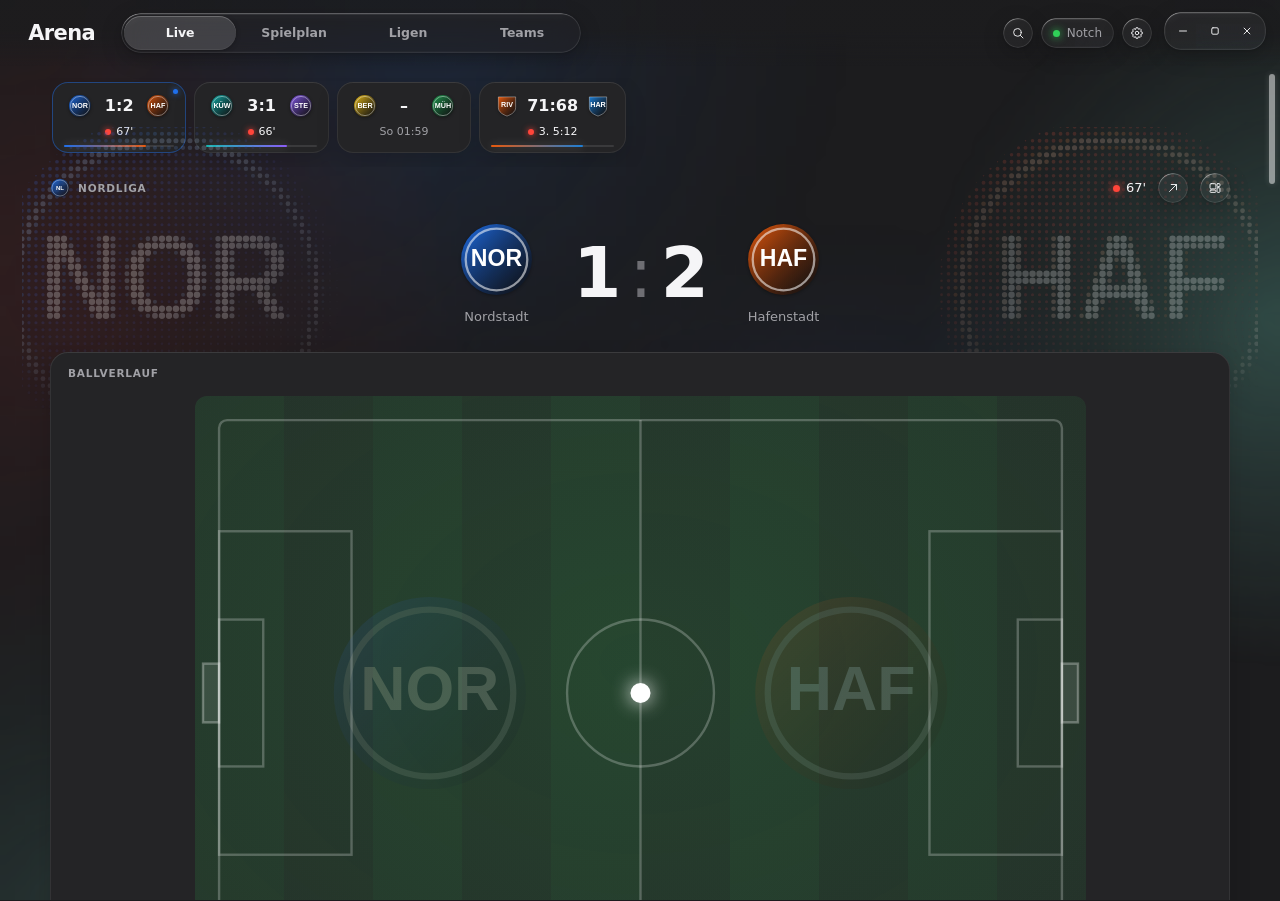
==== apps/arena/index.html @ 5daec265 "Desktop-Portfolio: Aufklapp-Intro, Desktop, Fenster, Notch, sechs Programme Falt-Gerät-Intro, Menüle" ====
<!doctype html>
<html lang="de">
  <head>
    <script src="../../shim/tauri-shim.js"></script>
    <script src="../../shim/app-arena.js"></script>
    
    <meta charset="UTF-8" />
    <meta name="viewport" content="width=device-width, initial-scale=1.0" />
    <title>Arena</title>
    <script type="module" crossorigin src="./assets/index-Cpk3a-M4.js"></script>
    <link rel="stylesheet" crossorigin href="./assets/index-BQp4xh4J.css">
  </head>
  <body class="n-window">
    <!-- rahmenloses Fenster: Kopf zum Ziehen (Raster: Marke | Reiter | Werkzeuge); Reiter, Abgleich und Knoepfe
         schweben als Liquid Glass ueber dem Inhalt. Fensterknoepfe als Glaspille (main.ts), im Vollbild ausgeblendet. -->
    <header class="top" data-tauri-drag-region>
      <div class="brand" data-tauri-drag-region>Arena</div>
      <nav class="tabs n-seg n-liquid panel" role="tablist" aria-label="Ansicht">
        <button role="tab" data-view="live">Live</button>
        <button role="tab" data-view="plan">Spielplan</button>
        <button role="tab" data-view="leagues">Ligen</button>
        <button role="tab" data-view="teams">Teams</button>
      </nav>
      <div class="top-right" data-tauri-drag-region>
        <button class="n-ico sm n-glass n-liquid find-btn" title="Suchen (Strg+K)" aria-label="Suchen"></button>
        <span class="sync n-glass n-liquid" role="status"><i class="dot"></i><span class="sync-t">Notch</span></span>
        <button class="n-ico sm n-glass n-liquid gear" title="Einstellungen" aria-label="Einstellungen"></button>
      </div>
    </header>

    <main id="main">
      <!-- Live: Spiele von heute (Fenster: Leiste oben, breit: Spalte links), daneben das gewaehlte gross
           mit Spielfeld, Ticker und Analyse -->
      <section class="view" data-view="live">
        <div class="strip" aria-label="Spiele heute"></div>
        <div class="focus"></div>
      </section>

      <!-- Spielplan: Tage untereinander, je Tag die Wettbewerbe nebeneinander -->
      <section class="view" data-view="plan" hidden>
        <div class="filters">
          <div class="n-seg plan-scope" role="group" aria-label="Spiele">
            <button data-scope="all">Alle</button>
            <button data-scope="fav">Meine Teams</button>
          </div>
          <div class="chips plan-sports"></div>
          <div class="chips plan-leagues"></div>
        </div>
        <div class="plan"></div>
      </section>

      <!-- Ligen: je Sportart und Wettbewerb Tabelle, Spielplan und Schlagzeilen nebeneinander -->
      <section class="view" data-view="leagues" hidden>
        <div class="filters">
          <div class="n-seg league-sports" role="group" aria-label="Sportart"></div>
          <div class="chips league-chips"></div>
        </div>
        <div class="league-grid">
          <div class="lg-table"></div>
          <div class="lg-plan"></div>
          <div class="lg-news"></div>
        </div>
      </section>

      <!-- Teams: naechstes Spiel und Form deiner Teams -->
      <!-- Teams: links die Auswahl (deine Teams, alle Teams der Wettbewerbe, Suche), rechts Team- bzw. Spielerkarte -->
      <section class="view" data-view="teams" hidden>
        <div class="teams-layout">
          <aside class="teams-side n-card">
            <input class="team-search" type="search" placeholder="Team suchen" aria-label="Team suchen" />
            <div class="ts-list"></div>
          </aside>
          <div class="teams-main"></div>
        </div>
      </section>
    </main>

    <!-- Seitenblatt (Einstellungen, Team) -->
    <div class="backdrop" hidden>
      <aside class="sheet n-liquid panel" data-refract="10" role="dialog" aria-modal="true">
        <div class="sheet-head">
          <h2 class="sheet-title"></h2>
          <button class="n-ico sm sheet-x" title="Schließen (Esc)" aria-label="Schließen"></button>
        </div>
        <div class="sheet-body"></div>
      </aside>
    </div>
    <!-- Schnellsuche (Strg+K): Teams, Ligen, Ansichten, Aktionen -->
    <div class="palette-wrap" hidden>
      <div class="palette n-liquid panel" role="dialog" aria-modal="true" aria-label="Schnellsuche">
        <input class="pal-input n-input" type="search" placeholder="Team, Liga oder Ansicht …" spellcheck="false" autocomplete="off" />
        <ol class="pal-list" role="listbox"></ol>
        <p class="pal-hint">↑ ↓ wählen · Enter öffnen · Esc schließen</p>
      </div>
    </div>
    <!-- Spielplan und Ligen: zurueck zum aktuellen Spieltag -->
    <button class="today-btn n-glass n-liquid" hidden title="Zum aktuellen Spieltag (H)">Heute</button>
    <div class="sr" aria-live="polite"></div>
  </body>
</html>
---- apps/arena/assets/index-BQp4xh4J.css ----
:root{--lightningcss-light: ;--lightningcss-dark:initial;color-scheme:dark;--n-bg:#1c1c1e;--n-bg-deep:#161618;--n-surface:#242426;--n-surface-2:#2c2c2e;--n-surface-3:#3a3a3c;--n-line:#ffffff12;--n-line-2:#ffffff1f;--n-ink:#f5f5f7;--n-dim:#a1a1a6;--n-faint:#6e6e73;--n-accent:#75b8ff;--n-accent-ink:#102030;--n-light:#fff;--n-glow:0 0 7px #ffffff47, 0 0 18px #ffffff1f;--n-ok:#30d158;--n-warn:#edbc56;--n-low:#ff7971;--n-heart:#ff5a6e;--n-glass:#3a3a3e85;--n-glass-solid:#343437;--n-glass-ink:#f5f5f7;--n-glass-hover:#ffffff17;--n-glass-rim:#ffffff1a;--n-glass-spec:#fff3;--n-glass-blur:blur(22px) saturate(170%);--n-shadow:0 4px 16px #00000029, 0 1px 3px #0000001a;--n-shadow-lift:0 14px 34px #0000004d, 0 2px 6px #00000024;--n-ease:cubic-bezier(.22, 1, .36, 1);--n-spring:cubic-bezier(.22, 1.18, .36, 1);--n-r-card:18px;--n-r-ctl:12px;--n-font:"Segoe UI Variable Text", "Segoe UI", system-ui, sans-serif;--n-font-display:"Segoe UI Variable Display", "Segoe UI", system-ui, sans-serif}:root[data-theme=light]{--lightningcss-light:initial;--lightningcss-dark: ;color-scheme:light;--n-bg:#f2f2f4;--n-bg-deep:#e8e8eb;--n-surface:#fff;--n-surface-2:#ebebee;--n-surface-3:#dcdce0;--n-line:#00000012;--n-line-2:#0000001f;--n-ink:#1c1c1e;--n-dim:#6e6e73;--n-faint:#a1a1a6;--n-accent:#0a6cd6;--n-accent-ink:#fff;--n-light:#1c1c1e;--n-glow:0 0 0 1px #0000002e, 0 2px 8px #00000029;--n-warn:#9a6a00;--n-low:#c33a31;--n-glass:#ffffff9e;--n-glass-solid:#fff;--n-glass-ink:#1c1c1e;--n-glass-hover:#0000000f;--n-glass-rim:#00000012;--n-glass-spec:#ffffffe6;--n-shadow:0 4px 16px #00000014, 0 1px 3px #0000000f;--n-shadow-lift:0 14px 34px #0000001f, 0 2px 6px #0000000f}.n-window{background:var(--n-bg);color:var(--n-ink);font:13px/1.4 var(--n-font);-webkit-font-smoothing:antialiased;margin:0}.n-window :is(button,input,select,textarea):focus-visible{outline:2px solid var(--n-accent);outline-offset:3px}.n-dragbar{z-index:30;height:34px;position:fixed;top:0;left:0;right:0}.n-glass{background:var(--n-glass);-webkit-backdrop-filter:var(--n-glass-blur);backdrop-filter:var(--n-glass-blur);box-shadow:inset 0 1px 0 var(--n-glass-spec), inset 0 0 0 1px var(--n-glass-rim), var(--n-shadow);color:var(--n-glass-ink);border-radius:22px;position:relative}.n-glass:before{content:"";border-radius:inherit;pointer-events:none;background:radial-gradient(140px circle at var(--lx,50%) var(--ly,-60%), #ffffff21, transparent 70%);opacity:0;transition:opacity .35s var(--n-ease);position:absolute;inset:0}.n-glass.lit:before{opacity:1}:root[data-theme=light] .n-glass:before{background:radial-gradient(140px circle at var(--lx,50%) var(--ly,-60%), #ffffffd9, transparent 70%)}:where(.n-liquid){position:relative}.n-liquid{--n-lq-tint:#ffffff0b;--n-lq-soft:blur(.7px) saturate(150%) brightness(1.04)}.n-liquid.panel{--n-lq-tint:#24242880;--n-lq-soft:blur(14px) saturate(170%)}:root[data-theme=light] .n-liquid{--n-lq-tint:#ffffff47}:root[data-theme=light] .n-liquid.panel{--n-lq-tint:#ffffffa8}.n-liquid[data-lq]{background:var(--n-lq-tint);-webkit-backdrop-filter:var(--n-lq) var(--n-lq-soft);backdrop-filter:var(--n-lq) var(--n-lq-soft);box-shadow:0 6px 22px #0003,0 1px 3px #00000024}:root[data-theme=light] .n-liquid[data-lq]{box-shadow:inset 0 0 0 1px #0000000f,0 6px 20px #0000001a}.n-liquid[data-lq]:after{content:"";z-index:2;border-radius:inherit;pointer-events:none;background:var(--n-lq-rim) 0 0 / 100% 100% no-repeat;opacity:.85;transition:opacity .35s var(--n-ease);position:absolute;inset:0}.n-liquid[data-lq]:hover:after,.n-liquid[data-lq].lit:after{opacity:1}:where(svg.n-i){flex:none;width:1em;height:1em}svg.n-i-line{stroke-width:1.6px}svg.n-i-line,svg.n-i-line *{stroke:currentColor;fill:none!important}svg.n-i-glyph{fill:currentColor}svg.n-i-glyph *{stroke:none}.n-ico{width:40px;height:40px;color:inherit;cursor:pointer;transition:color .2s var(--n-ease), background .2s var(--n-ease), transform .38s var(--n-spring);background:0 0;border:0;border-radius:50%;place-items:center;display:inline-grid;position:relative}.n-ico.sm{width:30px;height:30px}.n-ico svg{pointer-events:none;width:19px;height:19px}.n-ico.sm svg{width:14px;height:14px}.n-ico:hover{background:var(--n-glass-hover)}.n-ico:active{transition-duration:80ms;transform:scale(.93)}.n-ico:disabled{opacity:.3;pointer-events:none}.n-ico.on{color:#9bccff;background:#0a84ff2e}.n-ico.danger:hover{color:#fff;background:#df4944}.n-ico .n-dot{background:var(--n-accent);width:7px;height:7px;box-shadow:0 0 8px var(--n-accent);border-radius:50%;position:absolute;top:6px;right:6px}.n-ico.sm .n-dot{width:6px;height:6px;top:3px;right:3px}.n-wc{z-index:40;border-radius:17px;gap:2px;padding:4px;display:flex;position:fixed;top:12px;right:14px}.n-card{background:var(--n-surface);border-radius:var(--n-r-card);box-shadow:inset 0 0 0 1px var(--n-line), inset 0 1px 0 #ffffff09, 0 8px 22px #00000024}:root[data-theme=light] .n-card{box-shadow:inset 0 0 0 1px var(--n-line), 0 6px 18px #0000000d}.n-card.lift{transition:transform .42s var(--n-spring), box-shadow .42s var(--n-ease)}.n-card.lift:hover{box-shadow:inset 0 0 0 1px var(--n-line-2), var(--n-shadow-lift);transform:translateY(-2px)}.n-eyebrow{letter-spacing:.08em;text-transform:uppercase;color:var(--n-dim);font-size:10.5px;font-weight:600}.n-num{font-variant-numeric:tabular-nums}.n-display{font-family:var(--n-font-display);letter-spacing:-.03em;font-variant-numeric:tabular-nums;font-weight:600}.n-seg{box-shadow:inset 0 0 0 1px var(--n-line);background:#ffffff0f;border-radius:999px;gap:2px;padding:3px;display:flex;position:relative}:root[data-theme=light] .n-seg{background:#0000000d}.n-seg>button{z-index:1;color:var(--n-dim);font:inherit;cursor:pointer;transition:color .2s var(--n-ease);background:0 0;border:0;border-radius:999px;flex:1;padding:7px 14px;font-size:12px;font-weight:550;position:relative}.n-seg>button:hover,.n-seg>button.active,.n-seg>button[aria-pressed=true]{color:var(--n-ink)}.n-seg-thumb{z-index:0;width:0;transition:left .42s var(--n-spring), width .42s var(--n-spring), transform .5s var(--n-spring);pointer-events:none;background:#ffffff26;border-radius:999px;position:absolute;top:3px;bottom:3px;left:0;box-shadow:inset 0 1px #ffffff38,inset 0 -1px #ffffff0d,0 1px 5px #00000047}.n-seg-thumb.moving{transition:left .42s var(--n-spring), width .42s var(--n-spring), transform .16s var(--n-ease);transform:scale(1.06,.8)}:root[data-theme=light] .n-seg-thumb{background:#fff;box-shadow:0 1px 4px #00000024,inset 0 0 0 1px #0000000a}.n-switch{width:40px;height:24px;box-shadow:inset 0 0 0 1px var(--n-line);transition:background .25s var(--n-ease), box-shadow .25s var(--n-ease);background:#ffffff1a;border-radius:999px;flex:none;position:relative}.n-switch:after{content:"";background:var(--n-dim);width:18px;height:18px;transition:left .38s var(--n-spring), background .25s;border-radius:50%;position:absolute;top:3px;left:3px}input:checked+.n-switch{background:#ffffffdb;box-shadow:0 0 12px #ffffff38}input:checked+.n-switch:after{background:var(--n-bg);left:19px}:root[data-theme=light] .n-switch{background:#0000001a}:root[data-theme=light] input:checked+.n-switch{background:var(--n-ink);box-shadow:none}:root[data-theme=light] input:checked+.n-switch:after{background:#fff}input:focus-visible+.n-switch{outline:2px solid var(--n-accent);outline-offset:3px}.n-btn{height:34px;color:var(--n-ink);font:inherit;cursor:pointer;transition:background .2s var(--n-ease), transform .3s var(--n-spring);background:#ffffff1a;border:0;border-radius:11px;justify-content:center;align-items:center;gap:8px;padding:0 16px;font-weight:550;display:inline-flex}.n-btn:hover{background:#ffffff2e}.n-btn:active{transform:scale(.95)}.n-btn.primary{background:var(--n-accent);color:var(--n-accent-ink);font-weight:600}.n-btn.primary:hover{background:#9acbff}:root[data-theme=light] .n-btn{background:#0000000f}:root[data-theme=light] .n-btn:hover{background:#0000001a}:root[data-theme=light] .n-btn.primary{background:var(--n-accent);color:#fff}.n-pill{color:var(--n-dim);background:#ffffff12;border-radius:999px;align-items:center;gap:6px;padding:4px 10px;font-size:11px;display:inline-flex}.n-pill:before{content:"";opacity:.8;background:currentColor;border-radius:50%;width:5px;height:5px}.n-bar{background:var(--n-accent);height:2px;box-shadow:0 0 10px var(--n-accent);border-radius:1px}.n-input{height:36px;box-shadow:inset 0 0 0 1px var(--n-line);color:var(--n-ink);font:inherit;transition:box-shadow .2s var(--n-ease), background .2s;background:#ffffff0f;border:0;border-radius:11px;outline:none;padding:0 12px}.n-input:focus{background:#ffffff17;box-shadow:inset 0 0 0 1px #75b8ff8c}.n-input::placeholder{color:var(--n-faint)}.n-scroll{scrollbar-width:none}.n-scroll::-webkit-scrollbar{width:0;height:0}.n-scroller{z-index:35;cursor:grab;opacity:0;width:6px;transition:top .45s var(--n-ease), height .36s var(--n-spring), opacity .3s var(--n-ease), background .3s, box-shadow .3s;background:#ffffff80;border-radius:999px;position:fixed;box-shadow:0 0 6px #ffffff29}.n-scroller.show{opacity:1}.n-scroller.moving,.n-scroller:hover,.n-scroller.dragging{box-shadow:var(--n-glow);background:#ffffffd1}.n-scroller.dragging{cursor:grabbing;transition:opacity .3s}:root[data-theme=light] .n-scroller{box-shadow:none;background:#1c1c1e59}:root[data-theme=light] .n-scroller:is(.moving,:hover,.dragging){background:#1c1c1e99}@media (prefers-reduced-motion:reduce){.n-glass:before{display:none}.n-ico,.n-seg-thumb,.n-switch:after,.n-scroller,.n-card.lift{transition-duration:.01ms!important}}@media (prefers-reduced-transparency:reduce){.n-glass,.n-liquid[data-lq]{background:var(--n-glass-solid);-webkit-backdrop-filter:none;backdrop-filter:none}}@media (forced-colors:active){.n-glass,.n-card,.n-seg,.n-scroller{background:canvas;border:1px solid canvastext}.n-glass:before,.n-liquid:after{display:none}}:root{--fg:var(--n-ink);--fg2:var(--n-dim);--spring:var(--n-spring);--settle:var(--n-ease);--live:#ff453a;--r-xl:22px;--r-lg:18px;--r-md:12px;--gap:14px;--pad-x:clamp(16px, 2.2vw, 40px);--top:66px;--accent-soft:color-mix(in srgb, var(--n-accent) 9%, transparent);--accent-ink:color-mix(in srgb, var(--n-accent) 72%, #fff);--hover:#ffffff0d;--content:1180px}@media (width>=1400px){:root{--content:1640px;--gap:16px}}@media (width>=1800px){:root{--content:2040px}}*{box-sizing:border-box}[hidden]{display:none!important}html,body{height:100%;margin:0;overflow:hidden}html{background:var(--n-bg)}body,body.n-window{-webkit-user-select:none;user-select:none;background:0 0}.fog{z-index:-1;pointer-events:none;opacity:.55;width:100%;height:100%;position:fixed;inset:0}:root[data-theme=light] .fog{opacity:.6}button{font:inherit;color:inherit;cursor:pointer;text-align:inherit;background:0 0;border:0;padding:0}h2,h3,p{margin:0}svg{display:block}.sr{clip:rect(0 0 0 0);width:1px;height:1px;position:absolute;overflow:hidden}.faint{color:var(--n-faint);font-size:12px}.fine{margin-top:14px;font-size:11px;line-height:1.5}.pad{text-align:center;padding:40px 0}.top{z-index:30;height:var(--top);padding:0 128px 0 var(--pad-x);background:linear-gradient(180deg, color-mix(in oklch, var(--n-bg) 78%, transparent) 45%, transparent);grid-template-columns:1fr auto 1fr;align-items:center;gap:16px;display:grid;position:fixed;top:0;left:0;right:0}body.full .top{padding-right:var(--pad-x)}body.full .n-wc{display:none}.brand{font:650 21px/1 var(--n-font-display);letter-spacing:-.6px}.tabs{width:clamp(300px,36vw,460px)}.tabs button{text-align:center;justify-content:center;padding:8px 6px;font-size:12.5px}.n-seg>button{text-align:center}body.full .top,body.max .top,body.notched .top{grid-template-columns:auto auto 1fr}body.full .tabs,body.max .tabs,body.notched .tabs{justify-self:start;margin-left:10px}.top-right{justify-self:end;align-items:center;gap:8px;display:flex}.sync{height:30px;color:var(--n-dim);border-radius:15px;align-items:center;gap:7px;padding:0 12px;font-size:12px;display:inline-flex}.sync .dot{background:var(--n-faint);border-radius:50%;width:7px;height:7px}.sync.ok .dot{background:var(--n-ok);box-shadow:0 0 8px var(--n-ok)}.sync.wait .dot{background:var(--n-warn)}.gear{width:30px;height:30px}@media (width<=959px){.brand{font-size:18px}.sync{padding:0 11px}.sync-t{display:none}.tabs{width:clamp(280px,44vw,380px)}.tabs button{padding:8px 2px;font-size:12px}}.app-row{justify-content:space-between;align-items:center;gap:12px;padding:4px 0 12px;display:flex}.app-row .err{color:var(--n-low)}main{height:100%;padding:78px calc(var(--pad-x) + var(--notch-r,0px)) 36px calc(var(--pad-x) + var(--notch-l,0px));overflow-y:auto}.view{max-width:var(--content);margin:0 auto}.card{border-radius:var(--r-lg);min-width:0;padding:14px 16px 16px}.c-head{justify-content:space-between;align-items:baseline;gap:12px;min-height:18px;margin:0 2px 12px;display:flex}.c-meta{color:var(--n-faint);white-space:nowrap;text-overflow:ellipsis;font-size:11.5px;overflow:hidden}.c-foot{color:var(--n-dim);margin:10px 2px 0;font-size:12px}.c-empty{padding:18px 2px}.crest{--c:#fff;width:20px;height:20px;transition:transform .45s var(--spring), filter .45s;flex:none;place-items:center;display:inline-grid}.crest img{object-fit:contain;filter:drop-shadow(0 1px 1.5px #00000073);width:100%;height:100%}.crest.mono{letter-spacing:.02em;width:auto;min-width:20px;box-shadow:inset 0 -2px 0 var(--c);padding:0 2px 1px;font-size:9.5px;font-weight:700}.crest.lit{filter:drop-shadow(0 0 7px var(--c));transform:scale(1.14)}.view[data-view=live]{display:block}.strip{scrollbar-width:none;gap:8px;padding:4px 2px 14px;display:flex;overflow-x:auto}.strip::-webkit-scrollbar{display:none}.strip-league{display:none}.tile{transition:transform .35s var(--n-spring), box-shadow .3s, background .2s;border-radius:16px;flex-direction:column;flex:none;align-items:center;gap:6px;padding:12px 16px 14px;display:flex;position:relative;overflow:hidden}.tile:hover{transform:translateY(-2px)}.tile.on{box-shadow:inset 0 0 0 1px #ffffff47,0 0 22px #ffffff12,0 8px 22px #00000024}.tile .bug{font-variant-numeric:tabular-nums;align-items:center;gap:8px;display:flex}.tile .bug b{text-align:center;min-width:2.4em;font-size:16px;font-weight:700}.tile .bug .crest{width:24px;height:24px}.t-clock{color:var(--n-dim);align-items:center;gap:5px;font-size:11px;display:flex}.tile.in .t-clock{color:var(--n-ink)}.tile.in .t-clock:before,.live-dot{content:"";background:var(--live);width:6px;height:6px;box-shadow:0 0 6px var(--live);border-radius:50%;animation:1.6s ease-in-out infinite live-dot;display:inline-block}@keyframes live-dot{50%{opacity:.3}}.prog{background:#ffffff1a;border-radius:1px;height:2px;position:absolute;bottom:6px;left:12px;right:12px}.prog:after{content:"";width:calc(var(--p) * 100%);background:linear-gradient(90deg, var(--hc), var(--ac));border-radius:1px;transition:width 1s linear;position:absolute;top:0;bottom:0;left:0;box-shadow:0 0 8px #ffffff40}.tile.fav:after{content:"";background:var(--fav,var(--n-accent));width:5px;height:5px;box-shadow:0 0 6px var(--fav,var(--n-accent));border-radius:50%;position:absolute;top:7px;right:8px}.tile.fav{box-shadow:inset 0 0 0 1px color-mix(in oklch, var(--fav) 45%, transparent), 0 8px 22px #00000024}@media (width>=1400px){.view[data-view=live]:not(.solo){grid-template-columns:280px minmax(0,1fr);align-items:start;gap:26px;display:grid}.strip{flex-direction:column;gap:6px;max-height:calc(100vh - 110px);padding:4px 4px 12px 0;position:sticky;top:4px;overflow:hidden auto}.strip-league{margin:10px 4px 2px;display:block}.strip-league:first-child{margin-top:4px}.tile{border-radius:var(--r-md);flex-direction:row;justify-content:space-between;padding:11px 14px 13px}.tile:hover{transform:translate(2px)}.tile .t-clock{order:-1;min-width:54px}.tile .bug{flex:1;justify-content:center}.tile.fav:after{margin-top:-2.5px;top:50%;right:7px}}.big{flex-direction:column;gap:14px;min-width:0;padding-top:6px;display:flex;position:relative}.big>:not(.crest-dots){z-index:1;position:relative}.crest-dots{left:calc(-1 * var(--pad-x));height:330px;width:calc(100% + 2 * var(--pad-x));z-index:0;pointer-events:none;position:absolute;top:-40px;-webkit-mask-image:linear-gradient(#000 55%,#0000);mask-image:linear-gradient(#000 55%,#0000)}.big-league{align-items:center;gap:8px;display:inline-flex}.big-head{align-items:center;gap:12px;min-height:30px;display:flex}.big-head .n-eyebrow{flex:1}.big-clock{font-variant-numeric:tabular-nums;color:var(--n-dim);align-items:center;gap:6px;font-size:13px;display:inline-flex}.big-clock.in{color:var(--n-ink)}.big-clock.in:before{content:"";background:var(--live);width:7px;height:7px;box-shadow:0 0 8px var(--live);border-radius:50%;animation:1.6s ease-in-out infinite live-dot}.big-score{translate:var(--score-dx,0px) 0;transition:translate .45s var(--n-ease);grid-template-columns:1fr auto 1fr;align-items:center;gap:clamp(18px,3vw,48px);padding:4px 0 12px;display:grid}.focus.axis .big-body{grid-template-columns:var(--split-l) var(--split-r)}.big-side{flex-direction:column;align-items:center;gap:10px;min-width:0;display:flex}.big-side:first-child{justify-self:end}.big-side:last-child{justify-self:start}.big-name{color:var(--n-dim);white-space:nowrap;text-overflow:ellipsis;max-width:22ch;font-size:13px;overflow:hidden}.big-crest{width:clamp(60px,6vw,96px);height:clamp(60px,6vw,96px)}.big-crest.mono{min-width:76px;font-size:20px}.big-num{font:600 clamp(52px, 5.4vw, 84px)/1 var(--n-font-display);letter-spacing:-2px;font-variant-numeric:tabular-nums;align-items:baseline;gap:10px;display:flex}.big-num i{color:var(--n-faint);font-style:normal;font-weight:400}.big-ko{color:var(--n-dim);letter-spacing:-.5px;font-size:clamp(30px,3vw,44px)}.big-body{gap:var(--gap);grid-template-columns:minmax(0,1.55fr) minmax(280px,1fr);align-items:start;display:grid}@media (width>=1400px){.big-body{grid-template-columns:minmax(0,1.7fr) minmax(340px,1fr)}}@media (width<=959px){.big-body{grid-template-columns:minmax(0,1fr)}}.col,.slot{gap:var(--gap);flex-direction:column;min-width:0;display:flex}.slot:empty{display:none}.lane{border-radius:var(--r-lg);min-height:40px;transition:background .2s var(--n-ease), outline-color .2s var(--n-ease);outline-offset:6px;outline:1.5px dashed #0000}.big.arranging .lane{outline-color:color-mix(in oklch, var(--n-ink) 16%, transparent)}.big.arranging .lane:empty:before{content:"Karten hierher ziehen";height:80px;color:var(--n-faint);place-items:center;font-size:12px;display:grid}.arrange-slot:empty{display:none}.arrange-bar{margin-bottom:var(--gap);border-radius:var(--r-lg);flex-wrap:wrap;align-items:center;gap:10px 18px;padding:12px 16px;display:flex}.ab-text{flex-direction:column;flex:260px;gap:2px;min-width:200px;display:flex}.ab-text b{font-size:13px;font-weight:650}.ab-text span{color:var(--n-dim);font-size:11.5px}.ab-hidden{flex:auto;align-items:center}.ab-label{color:var(--n-faint);margin-right:2px;font-size:11px}.ab-eye{margin-right:5px;display:inline-grid}.ab-eye svg{width:13px;height:13px}.ab-acts{gap:8px;margin-left:auto;display:flex}.c-tools{align-self:center;align-items:center;gap:2px;margin-left:auto;display:flex}.c-head:has(.c-tools) .c-meta{margin-left:auto}.c-tool,.c-grip{width:26px;height:26px;color:var(--n-dim);border-radius:8px;place-items:center;display:inline-grid}.c-tool svg,.c-grip svg{width:15px;height:15px}.c-tool:hover{color:var(--n-ink);background:color-mix(in oklch, var(--n-ink) 9%, transparent)}.c-grip{cursor:grab}.c-grip:active{cursor:grabbing}.big.arranging [data-card]{transition:box-shadow .2s var(--n-ease)}.big.arranging [data-card]:hover{box-shadow:0 0 0 1px color-mix(in oklch, var(--n-ink) 14%, transparent)}.drag-ghost{opacity:.35}.lane-hero{margin-bottom:var(--gap)}.big:not(.arranging) .lane-hero:empty{display:none}.lane-hero .pitch{max-width:99vh}.lane-hero .court{max-width:116.148vh}.lane-hero .fpitch{max-width:96vh}.lane-hero .fp-name{display:block}.fpitch{width:100%;min-width:0;margin:0 auto;position:relative}.fp-svg{width:100%;height:auto;display:block}.fp-layer{position:absolute;inset:4.05405% 2.7027%}.fp-man{z-index:1;transition:left .75s var(--n-ease), top .75s var(--n-ease), opacity .4s var(--n-ease), scale .4s var(--n-spring);flex-direction:column;align-items:center;gap:2px;display:flex;position:absolute;translate:-50% -26%}.fp-man b{background:var(--tc);width:24px;height:24px;color:var(--ti,#fff);transition:scale .25s var(--n-spring), box-shadow .3s;border-radius:50%;place-items:center;font-size:11px;font-weight:750;display:grid;box-shadow:0 0 0 1.5px #0000008c,0 3px 10px #00000073}.fp-man:hover b,.fp-man:focus-visible b{scale:1.14}.fp-name{text-overflow:ellipsis;white-space:nowrap;max-width:86px;color:var(--n-ink);text-shadow:0 1px 3px #000000f2;font-size:10.5px;font-weight:600;display:none;overflow:hidden}.fp-man.named .fp-name{display:block}.fp-man.enter,.fp-man.leave{opacity:0;scale:.5}.fp-man.fresh b{box-shadow:0 0 0 2px var(--n-bg), 0 0 0 3.5px var(--n-accent), 0 3px 10px #00000073}@media (width<=700px){.fp-man b{width:20px;height:20px;font-size:9.5px}.fp-name{max-width:60px;font-size:9px}}@media (prefers-reduced-motion:reduce){.fp-man{transition:none}}.lh{outline:none}.lh-head{gap:8px;margin-bottom:10px;display:flex}.lh-team{height:30px;color:var(--n-dim);box-shadow:inset 0 0 0 1px var(--n-line-2);transition:background .2s var(--n-ease), color .2s;border-radius:15px;align-items:center;gap:6px;padding:0 12px 0 6px;font-size:12px;display:inline-flex}.lh-team .crest{width:20px;height:20px}.lh-team.on{color:var(--n-ink);box-shadow:none;background:#ffffff1a}.lh-info{flex-wrap:wrap;align-items:center;gap:6px 12px;min-height:24px;margin:10px 2px 8px;font-size:12px;display:flex}.lh-form{font-size:14px;font-weight:700}.lh-opp{color:var(--n-dim);align-items:center;gap:5px;display:inline-flex}.lh-opp b{color:var(--n-ink)}.lh-opp .crest{width:18px;height:18px}.lh-res{font-variant-numeric:tabular-nums;border-radius:7px;padding:2px 8px;font-weight:750}.lh-res.r-s{background:color-mix(in oklch, var(--tc) 45%, transparent)}.lh-res.r-n{box-shadow:inset 0 0 0 1.5px color-mix(in oklch, var(--tc) 60%, transparent)}.lh-res.r-u{background:#ffffff1a}.lh-date{font-size:11px}.lh-fresh{color:var(--n-accent);font-size:11px}.lh-strip{flex-wrap:wrap;justify-content:center;align-items:center;gap:6px;display:flex}.lh-dot{color:var(--n-faint);transition:background .2s var(--n-ease), color .2s;border-bottom:2px solid #0000;border-radius:10px;flex-direction:column;align-items:center;gap:3px;padding:6px 8px 5px;font-size:10px;display:flex}.lh-dot .crest{width:20px;height:20px}.lh-dot.r-s{border-bottom-color:var(--tc)}.lh-dot.r-n{border-bottom-color:color-mix(in oklch, var(--tc) 30%, transparent);border-bottom-style:dashed}.lh-dot.r-u{border-bottom-color:var(--n-faint)}.lh-dot.on{color:var(--n-ink);background:#ffffff17}.lh-nav{width:30px;height:30px;color:var(--n-dim);border-radius:10px;place-items:center;display:grid}.lh-nav:hover:not(:disabled){color:var(--n-ink);background:#ffffff14}.lh-nav:disabled{opacity:.3;cursor:default}.lh-nav svg{width:16px;height:16px}.lu-list li.pick{cursor:pointer;border-radius:6px}.lu-list li.pick:hover,.lu-list li.pick:focus-visible{background:#ffffff0f}.st-photo{border-radius:var(--r-md);aspect-ratio:16/7;background:#ffffff0a;margin:0 0 12px;position:relative;overflow:hidden}.st-photo img{object-fit:cover;width:100%;height:100%;display:block}.st-credit{color:#ffffffd9;background:#00000073;border-radius:6px;padding:2px 7px;font-size:10px;position:absolute;bottom:6px;right:8px}.st-record{color:var(--n-ink);font-size:12px;font-weight:600;line-height:1.35}.st-feats{flex-wrap:wrap;gap:5px;display:flex}.st-feats:empty{display:none}.st-feat{color:var(--n-dim);background:#ffffff12;border-radius:999px;padding:3px 8px;font-size:10.5px}.st-feat.hot{background:color-mix(in oklch, var(--hc,#ffd60a) 32%, transparent);color:var(--n-ink)}.st-about{color:var(--n-dim);-webkit-user-select:text;user-select:text;margin:10px 2px 0;font-size:12px;line-height:1.5}.st-wiki{color:var(--n-accent);font-size:12px}.st-track{stroke:#d9734e;stroke-width:1.8px;stroke-linecap:round;opacity:.85}.st-slide{fill:none;stroke:#30d158bf;stroke-width:.9px;stroke-dasharray:2 1.4}.st-roof-close{stroke:#ffffff80;stroke-width:.8px;stroke-dasharray:2.5 2}.st-tier.standing{fill:color-mix(in oklch, var(--hc,#ffd60a) 34%, #ffffff12)}.st-fan{fill:var(--hc,#ffd60a)}.st-facade{stroke-width:1.6px;filter:drop-shadow(0 0 2px)}.st-label{fill:var(--n-dim);font:600 4px Segoe UI,system-ui,sans-serif}.pp-head{background:linear-gradient(135deg, color-mix(in oklch, var(--tc) 24%, var(--n-surface)), var(--n-surface) 72%);grid-template-columns:96px minmax(0,1fr);align-items:center;gap:16px;padding:16px;display:grid;position:relative}.pp-pic{background:color-mix(in oklch, var(--tc) 35%, #000);border-radius:50%;place-items:center;width:96px;height:96px;display:grid;overflow:hidden}.pp-pic img{object-fit:cover;object-position:50% 15%;width:100%;height:100%}.pp-init{font-size:30px;font-weight:750}.pp-name{font-size:18px;font-weight:700;display:block}.pp-pos{color:var(--n-dim);font-size:12px}.pp-facts{flex-wrap:wrap;gap:8px 16px;margin-top:10px;display:flex}.pp-facts>span{flex-direction:column;display:flex}.pp-facts b{font-size:15px}.pp-facts small{color:var(--n-faint);font-size:10.5px}.pp-facts .pp-nation{flex-direction:row;align-items:center;gap:6px}.pp-nation img{object-fit:cover;border-radius:2px;width:20px;height:14px}.pp-credit{color:var(--n-faint);font-size:10px;position:absolute;bottom:8px;right:12px}.pp-stations{margin:0;padding:0;list-style:none}.pp-stations li{border-top:1px solid var(--n-line);grid-template-columns:82px minmax(0,1fr) auto;align-items:baseline;gap:10px;padding:8px 2px;display:grid}.pp-stations li:first-child{border-top:0}.pp-years{color:var(--n-faint);font-variant-numeric:tabular-nums;font-size:11.5px}.pp-club{text-overflow:ellipsis;white-space:nowrap;min-width:0;font-size:13px;font-weight:600;overflow:hidden}.pp-stations li.nat .pp-club{color:var(--n-dim);font-weight:500}.pp-stations li.now .pp-years{color:var(--n-accent)}.pp-tags{align-items:center;gap:6px;display:flex}.pp-tag{color:var(--n-dim);background:#ffffff14;border-radius:6px;padding:2px 6px;font-size:10px}.pp-stations li.loan .pp-tag:first-child{color:var(--n-warn)}.pp-num{color:var(--n-dim);font-variant-numeric:tabular-nums;white-space:nowrap;font-size:11px}.pp-tm{margin-top:12px}.pd-profile{margin-top:10px}.teams-layout{gap:var(--gap);grid-template-columns:272px minmax(0,1fr);align-items:start;display:grid}.teams-side{flex-direction:column;gap:8px;max-height:calc(100vh - 120px);padding:12px;display:flex;position:sticky;top:0;overflow:hidden}.team-search{width:100%;height:32px;color:var(--n-ink);font:inherit;background:#ffffff12;border:0;border-radius:10px;outline:none;padding:0 12px;font-size:12.5px}.team-search:focus{box-shadow:0 0 0 1.5px var(--n-accent)}.ts-list{flex-direction:column;gap:2px;min-height:0;margin:0 -4px;padding:0 4px;display:flex;overflow-y:auto}.ts-head{margin:4px 6px 2px}.ts-hint{padding:4px 8px;font-size:11.5px}.ts-row{text-align:left;transition:background .18s var(--n-ease);border-radius:10px;grid-template-columns:26px minmax(0,1fr);align-items:center;gap:10px;padding:6px 8px;display:grid}.ts-row .crest{width:26px;height:26px}.ts-row:hover{background:#ffffff0f}.ts-row.on{background:color-mix(in oklch, var(--tc,var(--n-accent)) 24%, #ffffff0d)}.ts-txt{flex-direction:column;min-width:0;display:flex}.ts-txt b{text-overflow:ellipsis;white-space:nowrap;font-size:12.5px;font-weight:600;overflow:hidden}.ts-sub{color:var(--n-faint);text-overflow:ellipsis;white-space:nowrap;font-size:10.5px;overflow:hidden}.ts-league{color:var(--n-dim);border-radius:10px;align-items:center;gap:8px;margin-top:8px;padding:6px 8px;font-size:12px;font-weight:600;display:flex}.ts-league:hover{color:var(--n-ink);background:#ffffff0d}.ts-chev{width:7px;height:7px;transition:rotate .2s var(--n-ease);border-bottom:1.5px solid;border-right:1.5px solid;margin-left:auto;rotate:-45deg}.ts-league.open .ts-chev{rotate:45deg}.teams-main{gap:var(--gap);flex-direction:column;min-width:0;display:flex}.tp-cols{gap:var(--gap);grid-template-columns:minmax(0,1fr) minmax(0,1fr);align-items:start;display:grid}.tp-hero{background:linear-gradient(120deg, color-mix(in oklch, var(--tc) 26%, var(--n-surface)), var(--n-surface) 65%);grid-template-columns:auto minmax(0,1fr) auto;align-items:center;gap:18px;padding:18px 20px;display:grid}.tp-crest{width:64px;height:64px}.tp-title h2{font:650 24px/1.1 var(--n-font-display);letter-spacing:-.4px}.tp-sub{color:var(--n-dim);font-size:12.5px}.tp-acts{flex-wrap:wrap;justify-content:flex-end;gap:8px;display:flex}.tp-eb{margin:10px 2px 4px}.tp-games .c-meta .form{margin:0}.tb-group{flex-direction:column;gap:2px;margin-bottom:10px;display:flex}.tb-row{border-radius:8px;justify-content:space-between;gap:12px;padding:5px 6px;font-size:12.5px;display:flex}.tb-row:hover{background:#ffffff0f}.tb-row b{font-variant-numeric:tabular-nums}.tp-squad .player{text-align:left;width:100%}.pl-line{color:var(--n-dim);font-variant-numeric:tabular-nums;font-size:11px}.tp-back{color:var(--n-dim);background:#ffffff0f;border-radius:999px;align-self:flex-start;align-items:center;gap:8px;padding:6px 12px 6px 8px;font-size:12.5px;display:inline-flex}.tp-back:hover{color:var(--n-ink);background:#ffffff1a}.tp-back .crest{width:18px;height:18px}@media (width<=959px){.teams-layout{grid-template-columns:minmax(0,1fr)}.teams-side{max-height:none;position:static}.ts-list{flex-flow:row;padding-bottom:4px;overflow:auto hidden}.ts-list .ts-row{flex:none;max-width:200px}.ts-list .ts-head,.ts-list .ts-hint{display:none}.ts-league{flex:none;margin-top:0}.tp-cols{grid-template-columns:minmax(0,1fr)}.tp-hero{grid-template-columns:auto minmax(0,1fr)}.tp-acts{grid-column:1/-1;justify-content:flex-start}}.pp-head{grid-template-columns:112px minmax(0,1fr) auto}.pp-head .pp-pic{width:112px;height:112px}.pp-pos{align-items:center;gap:6px;display:flex}.pp-pos .crest{width:16px;height:16px}.pp-role{background:color-mix(in oklch, var(--tc) 30%, transparent);border-radius:999px;margin-top:10px;padding:3px 9px;font-size:11px;display:inline-block}.pp-links{flex-direction:column;align-self:start;align-items:flex-end;gap:8px;display:flex}.pp-head .pp-credit{position:static}.pp-tiles{grid-template-columns:repeat(auto-fill,minmax(110px,1fr));gap:8px;display:grid}.pp-tile{background:#ffffff0d;border-radius:12px;flex-direction:column;gap:2px;padding:10px 12px;display:flex}.pp-tile b{font-variant-numeric:tabular-nums;font-size:16px}.pp-tile small{color:var(--n-faint);font-size:10.5px}.pp-compare{flex-wrap:wrap;gap:8px;margin-top:10px;display:flex}.pp-select{height:32px;color:var(--n-ink);font:inherit;background:#ffffff12;border:0;border-radius:10px;flex:220px;padding:0 10px;font-size:12.5px}.pp-select option{background:var(--n-surface);color:var(--n-ink)}.radar-anim .radar{margin:0 auto}.sim-row{border-top:1px solid var(--n-line);grid-template-columns:minmax(0,1fr) 64px auto;align-items:center;gap:10px;padding:6px 2px;display:grid}.sim-row:first-of-type{border-top:0}.sim-main{text-align:left;grid-template-columns:22px minmax(0,1fr);align-items:center;column-gap:8px;min-width:0;display:grid}.sim-main .crest{grid-row:span 2;width:22px;height:22px}.sim-name{text-overflow:ellipsis;white-space:nowrap;font-size:12.5px;font-weight:600;overflow:hidden}.sim-meta{color:var(--n-faint);text-overflow:ellipsis;white-space:nowrap;font-size:10.5px;overflow:hidden}.sim-main:hover .sim-name{color:var(--n-accent)}.sim-bar{background:#ffffff0f;border-radius:6px;height:18px;display:block;position:relative;overflow:hidden}.sim-bar i{width:calc(var(--p) * 100%);background:color-mix(in oklch, var(--tc,var(--n-accent)) 55%, transparent);position:absolute;inset:0 auto 0 0}.sim-bar b{text-align:center;font-variant-numeric:tabular-nums;font-size:10.5px;line-height:18px;display:block;position:relative}.sim-vs{height:28px;padding:0 10px;font-size:11.5px}@media (width<=959px){.pp-head{grid-template-columns:84px minmax(0,1fr)}.pp-head .pp-pic{width:84px;height:84px}.pp-links{flex-direction:row;grid-column:1/-1;align-items:center}}.fm-toggle{background:#ffffff0f;border-radius:9px;gap:2px;margin-left:auto;padding:2px;display:flex}.fm-toggle button{color:var(--n-dim);border-radius:7px;padding:4px 10px;font-size:11px}.fm-toggle button.on{color:var(--n-ink);background:#ffffff1f}.c-head:has(.fm-toggle) .c-meta{display:none}.replay{outline:none;flex-direction:column;gap:10px;max-width:99vh;margin:0 auto;display:flex}.rp-field{position:relative}.rp-svg{border-radius:var(--r-md);background:repeating-linear-gradient(90deg,#30d15817 0 10%,#30d1580d 10% 20%),radial-gradient(at 50% 45%,#30d1581f,#30d15808);width:100%;height:auto;display:block}.rp-goal-line{stroke-width:.45px;stroke-dasharray:1.2 .8;opacity:.8}.rp-actor{transition:transform .2s linear}.rp-actor text{font:700 2.5px/1 Segoe UI,system-ui,sans-serif}.rp-shot.goal path{filter:drop-shadow(0 0 1px #fffc)}.rp-bar{grid-template-columns:auto minmax(0,1fr) auto;align-items:center;gap:10px;display:grid}.rp-btn{min-width:30px;height:30px;color:var(--n-dim);background:#ffffff12;border-radius:10px;place-items:center;padding:0 8px;font-size:11.5px;font-weight:600;display:grid}.rp-btn svg{width:15px;height:15px}.rp-btn:hover{color:var(--n-ink)}.rp-live.on{color:#fff;background:oklch(66.3303% .22361 28.2919/.6)}.rp-track{padding-top:12px;position:relative}.rp-marks{height:10px;position:absolute;top:0;left:7px;right:7px}.rp-mark{position:absolute;top:0;translate:-50%}.rp-mark.goal{background:var(--c);cursor:pointer;border-radius:50%;width:10px;height:10px;box-shadow:0 0 0 1.5px #00000080}.rp-mark.half{background:var(--n-faint);width:1.5px;height:10px}.rp-range{width:100%;accent-color:var(--hc);cursor:pointer}.rp-legend{color:var(--n-dim);flex-wrap:wrap;gap:6px 14px;font-size:11px;display:flex}.rp-lg{align-items:center;gap:6px;display:inline-flex}.rp-lg i{width:10px;height:10px;display:inline-block}.rp-lg.goal i{background:var(--hc);clip-path:polygon(50% 0,62% 35%,100% 35%,69% 57%,81% 95%,50% 72%,19% 95%,31% 57%,0 35%,38% 35%)}.rp-lg.on i{background:var(--hc);border-radius:50%}.rp-lg.off i{border:1.5px solid var(--hc);border-radius:50%}.rp-lg.blocked i{border:1.5px solid var(--hc);width:8px;height:8px;rotate:45deg}.rp-lg-teams{color:var(--n-faint);margin-left:auto}.lane-hero .replay{max-width:96vh}.clips{flex-direction:column;gap:6px;margin:0;padding:0;list-style:none;display:flex}.clip{text-align:left;border-radius:10px;grid-template-columns:96px minmax(0,1fr);align-items:center;gap:10px;width:100%;padding:4px;display:grid}.clip:hover{background:#ffffff0f}.clip-pic{aspect-ratio:16/9;background:#ffffff0f;border-radius:8px;width:96px;position:relative;overflow:hidden}.clip-pic img{object-fit:cover;width:100%;height:100%;display:block}.clip-dur{color:#fff;background:#000000a6;border-radius:4px;padding:0 4px;font-size:9.5px;position:absolute;bottom:3px;right:4px}.clip-txt{flex-direction:column;gap:3px;min-width:0;display:flex}.clip-txt b{-webkit-line-clamp:2;-webkit-box-orient:vertical;font-size:12px;font-weight:600;line-height:1.3;display:-webkit-box;overflow:hidden}.clip-kind{color:var(--n-dim);background:#ffffff14;border-radius:5px;align-self:flex-start;padding:1px 6px;font-size:10px}.clip-kind.k-goal{background:color-mix(in oklch, var(--hc,#30d158) 35%, transparent);color:var(--n-ink)}.tk-clip{width:22px;height:22px;color:var(--n-ink);background:color-mix(in oklch, var(--c,#fff) 40%, #ffffff1a);border-radius:50%;flex:none;place-items:center;margin-left:6px;display:inline-grid}.tk-clip svg{width:11px;height:11px}.news-window{margin:0 2px 6px}.drag-chosen{box-shadow:0 14px 40px #00000073}.slot-wait{padding:8px 4px}.pitch-card{padding-bottom:14px}.ticker-card .sp-ticker{scrollbar-width:none;max-height:min(560px,60vh);overflow-y:auto}.sp-ticker{flex-direction:column;gap:8px;min-width:0;margin:0;padding:0;list-style:none;display:flex}.sp-ticker li{--c:var(--n-dim);grid-template-columns:40px 18px 1fr;align-items:baseline;gap:7px;font-size:13px;line-height:1.35;display:grid}.sp-ticker li:first-child{animation:tk-in .45s var(--n-ease) both}@keyframes tk-in{0%{opacity:0;transform:translateY(-4px)}}.sp-ticker .sp-empty{color:var(--n-dim);font-size:13px;display:block}.tk-m{color:var(--n-dim);font-variant-numeric:tabular-nums;text-align:right;font-size:12px}.tk-t{min-width:0;color:var(--n-dim)}.tk-t b{color:var(--n-ink);font-weight:600}.tk-c{vertical-align:-3px;width:15px;height:15px;margin-right:6px;display:inline-grid}.tk-c.mono{min-width:15px;font-size:8px}.sp-ticker li.big .tk-t b{color:var(--c)}.tk-i{text-align:center;color:var(--c);font-size:12px;line-height:1}.tk-i svg{vertical-align:-2px;width:13px;height:13px;display:inline-block}.tk-i.k-yellow:before,.tk-i.k-red:before{content:"";vertical-align:-1px;background:#ffd60a;border-radius:1.5px;width:9px;height:12px;display:inline-block}.tk-i.k-red:before{background:#ff453a}.tk-i.k-var{border:1px solid;border-radius:3px;padding:1px 2px;font-size:8px;font-weight:800}.pitch{min-width:0;max-width:87vh;margin:0 auto;position:relative}.pitch-svg{border-radius:var(--r-md);background:repeating-linear-gradient(90deg,#30d15817 0 10%,#30d1580d 10% 20%),radial-gradient(at 50% 45%,#30d1581f,#30d15808);width:100%;height:auto;display:block}.pl rect,.pl circle,.pl line{fill:none;stroke:#ffffff3d;stroke-width:.3px}.pl .pl-dot{fill:#ffffff59;stroke:none}.net{fill:#ffffff1a;stroke:#ffffff4d;stroke-width:.3px}.net.hit{animation:1.6s ease-out net-hit}@keyframes net-hit{0%{fill:#fff}to{fill:#ffffff1a}}.trail line{stroke:#fff;stroke-width:.4px;stroke-linecap:round}.shots .shot{stroke-width:.5px;stroke-dasharray:1.6 1.2;animation:5s linear forwards shot-fade}.shots .shot.goal{stroke-dasharray:none;stroke-width:.8px}@keyframes shot-fade{0%{opacity:.95}to{opacity:0}}.actor{transition:transform .55s var(--n-ease), opacity .4s}.actor circle{stroke:#0009;stroke-width:.3px}.actor text{font:700 2.7px/1 Segoe UI,system-ui,sans-serif}.ball circle{fill:#fff;filter:drop-shadow(0 0 1.2px #fffffff2)}.pitch.goal .pitch-svg{animation:1.6s ease-out pitch-goal}@keyframes pitch-goal{0%{box-shadow:0 0 #ffffff8c}to{box-shadow:0 0 0 16px #fff0}}.pitch-tag{opacity:.16}.pitch-tag image{filter:saturate(.7)}.pitch-tag text{stroke:none;opacity:.8;font:800 11px/1 Segoe UI,system-ui,sans-serif}.pitch-tag.h text{fill:var(--hc)}.pitch-tag.a text{fill:var(--ac)}.pitch-label{z-index:1;height:28px;color:var(--n-dim);white-space:nowrap;background:#00000073;border-radius:14px;align-items:center;gap:7px;padding:0 12px;font-size:12px;display:flex;position:absolute;bottom:10px;left:10px;right:10px;overflow:hidden}.pitch-label.n-liquid{--n-lq-tint:#080c0a4d;--n-lq-soft:blur(1.2px) saturate(170%) brightness(1.1)}.pl-min{font-variant-numeric:tabular-nums;flex:none}.pitch-label .pl-dot{background:var(--n-dim);border-radius:50%;flex:none;width:6px;height:6px}.pl-crest{width:15px;height:15px}.pl-who{color:var(--n-ink);text-overflow:ellipsis;min-width:0;overflow:hidden}.pl-what{flex:none;margin-left:auto}.stats{flex-direction:column;gap:11px;display:flex}.stat{font-variant-numeric:tabular-nums;grid-template-columns:64px 1fr 64px;align-items:baseline;row-gap:5px;font-size:13px;display:grid}.stat b{color:var(--n-dim);font-weight:600}.stat b:last-of-type{text-align:right}.stat b.lead{color:var(--n-ink)}.st-label{text-align:center;color:var(--n-dim);font-size:12px}.st-bar{background:color-mix(in srgb, var(--ac) 70%, transparent);border-radius:2px;grid-column:1/-1;height:4px;position:relative;overflow:hidden}.st-bar.none{background:#ffffff0f}.st-bar.none:before{display:none}.st-bar:before{content:"";width:calc(var(--k) * 100%);background:var(--hc);border-right:2px solid var(--n-surface);transition:width .6s var(--n-ease);position:absolute;top:0;bottom:0;left:0}.pulse-wrap{grid-template-columns:22px 1fr;align-items:stretch;gap:8px;display:grid}.pu-crests{flex-direction:column;justify-content:space-between;padding:6px 0 22px;display:flex}.pu-crests .crest{width:20px;height:20px}.pu-graph{min-width:0;position:relative}.pulse{width:100%;height:112px;display:block;overflow:visible}.pu-area{opacity:.78}.pu-axis{stroke:#ffffff38;stroke-width:1px;vector-effect:non-scaling-stroke}.pu-half{stroke:#ffffff29;stroke-dasharray:3 3;vector-effect:non-scaling-stroke}.pu-now{stroke:#fff;stroke-width:1.5px;vector-effect:non-scaling-stroke;filter:drop-shadow(0 0 4px #fff)}.pu-goal{background:var(--c);width:8px;height:8px;box-shadow:0 0 0 1.5px #fff, 0 0 8px var(--c);border-radius:50%;margin-left:-4px;position:absolute}.pu-goal.home{top:-2px}.pu-goal.away{top:106px}.pu-ticks{height:16px;color:var(--n-faint);font-variant-numeric:tabular-nums;margin-top:4px;font-size:10px;position:relative}.pu-ticks span{position:absolute;transform:translate(-50%)}.pu-ticks span:first-child{transform:none}.lineups{grid-template-columns:1fr 1fr;gap:18px;display:grid}.lu-col{min-width:0}.lu-head{align-items:center;gap:8px;margin-bottom:8px;display:flex}.lu-head .crest{width:22px;height:22px}.lu-form{font:600 14px/1 var(--n-font-display);font-variant-numeric:tabular-nums}.lu-list{flex-direction:column;gap:4px;margin:0;padding:0;list-style:none;display:flex}.lu-list li{grid-template-columns:24px 1fr auto;align-items:center;gap:8px;font-size:12.5px;display:grid}.lu-no{font-variant-numeric:tabular-nums;background:color-mix(in srgb, var(--tc) 30%, var(--n-surface-2));width:22px;height:22px;box-shadow:inset 0 0 0 1px color-mix(in srgb, var(--tc) 55%, transparent);border-radius:50%;place-items:center;font-size:10.5px;font-weight:700;display:grid}.lu-name{text-overflow:ellipsis;white-space:nowrap;min-width:0;overflow:hidden}.lu-pos{color:var(--n-faint);font-size:10.5px}.lu-list li.out .lu-name{color:var(--n-dim)}.lu-list li.out .lu-name:after{content:" ↓";color:var(--n-low)}.lu-list li.in .lu-name:after{content:" ↑";color:var(--n-ok)}.lu-sub{letter-spacing:.08em;text-transform:uppercase;color:var(--n-faint);margin:12px 0 6px;font-size:10px;display:block}@media (width<=520px){.lineups{grid-template-columns:1fr}}.odds{border-radius:4px;gap:3px;height:8px;display:flex;overflow:hidden}.odds i{background:var(--c,#ffffff40);flex-basis:0}.odds .o-x{background:#ffffff38}.odds-labels{justify-content:space-between;margin-top:12px;display:flex}.odds-labels span{align-items:center;gap:7px;font-size:12px;display:flex}.odds-labels b{font:600 18px/1 var(--n-font-display);font-variant-numeric:tabular-nums}.odds-labels small{color:var(--n-faint)}.odds-labels .crest{width:20px;height:20px}.fr{grid-template-columns:26px 1fr auto;align-items:center;gap:10px;padding:6px 0;display:grid}.fr .crest{width:22px;height:22px}.fr-pts{color:var(--n-dim);font-variant-numeric:tabular-nums;font-size:12px}.h2h{grid-template-columns:76px 1fr;align-items:center;gap:10px;padding:6px 0;font-size:12px;display:grid}.h2h-d{color:var(--n-faint);font-variant-numeric:tabular-nums}.h2h-m{align-items:center;gap:12px;display:flex}.h2h-m b{text-align:center;font-variant-numeric:tabular-nums;min-width:2.6em;font-size:14px}.info{grid-template-columns:auto 1fr;gap:8px 16px;margin:0;font-size:12.5px;display:grid}.info dt{color:var(--n-faint)}.info dd{color:var(--n-ink);margin:0}.empty{flex-direction:column;align-items:center;gap:22px;padding:80px 0;display:flex}.empty-title{color:var(--n-dim);font-size:15px}.next{border-radius:var(--r-xl);transition:transform .35s var(--n-spring);flex-direction:column;align-items:center;gap:14px;padding:22px 34px;display:flex}.next:hover{transform:translateY(-2px)}.next-bug{font:600 28px/1 var(--n-font-display);color:var(--n-faint);align-items:center;gap:22px;display:flex}.next-bug .crest{width:56px;height:56px}.next-when{color:var(--n-ink);font-size:13px}.filters{flex-wrap:wrap;align-items:center;gap:10px 12px;margin:4px 0 16px;display:flex}.filters .n-seg{width:auto}.filters .n-seg>button{flex:none;padding:7px 16px}.chips{flex-wrap:wrap;gap:6px;display:flex}.chips:empty{display:none}.plan-sports{border-right:1px solid var(--n-line-2);padding-right:12px}.chips button{color:var(--n-dim);box-shadow:inset 0 0 0 1px var(--n-line);background:#ffffff12;border-radius:30px;align-items:center;gap:7px;padding:7px 13px;font-size:12px;font-weight:550;transition:background .2s,color .2s;display:inline-flex}.chips button:hover{color:var(--n-ink);background:#ffffff1c}.chips button[aria-pressed=true]{color:#1c1c1e;background:#ffffffe0;box-shadow:0 0 14px #ffffff29}.prow{border-radius:var(--r-md);grid-template-columns:78px 1fr;align-items:center;gap:10px;width:100%;padding:9px 12px;transition:background .2s;display:grid}.prow.with-league{grid-template-columns:78px 1fr 160px}.prow.with-ctx{grid-template-columns:78px 1fr 92px}.p-name{min-width:0;color:var(--n-dim);text-overflow:ellipsis;white-space:nowrap;flex:1 1 0;font-size:12.5px;display:none;overflow:hidden}.p-name.h{text-align:right}.prow.fav .p-name,.prow.in .p-name{color:var(--n-ink)}.p-ctx{color:var(--n-faint);font-variant-numeric:tabular-nums;white-space:nowrap;flex-direction:column;align-items:flex-end;gap:3px;font-size:11px;display:flex}.p-rank.top{color:color-mix(in oklch, var(--lc,var(--n-accent)) 60%, #fff);font-weight:600}.p-soon{color:var(--n-dim)}.p-prog{background:#ffffff1a;border-radius:2px;width:64px;height:3px;display:block;overflow:hidden}.p-prog:before{content:"";height:100%;width:calc(var(--p) * 100%);background:var(--live);display:block}.plan-col{container-type:inline-size}@container (width>=380px){.p-name{display:block}.prow .p-match{gap:10px}}@container (width<=300px){.prow.with-ctx{grid-template-columns:64px 1fr}.p-ctx{display:none}}.prow:hover{background:var(--hover)}.prow.fav{background:linear-gradient(90deg, color-mix(in oklch, var(--fav,var(--n-accent)) 20%, transparent), transparent 70%);box-shadow:inset 3px 0 0 var(--fav,var(--n-accent))}.p-when{color:var(--n-dim);font-variant-numeric:tabular-nums;white-space:nowrap;align-items:center;gap:6px;font-size:12.5px;display:inline-flex}.prow.in .p-when{color:var(--n-ink)}.p-match{font-variant-numeric:tabular-nums;justify-content:center;align-items:center;gap:14px;display:flex}.p-match .crest{width:24px;height:24px}.p-match b{text-align:center;min-width:2.6em;font-size:15px;font-weight:650}.prow.post .p-when{color:var(--n-faint)}.prow.pre .p-match b{color:var(--n-faint);font-weight:400}.p-league{color:var(--n-faint);text-align:right;white-space:nowrap;text-overflow:ellipsis;font-size:11.5px;overflow:hidden}.prow.res-s .p-match b{color:var(--n-ok)}.prow.res-n .p-match b{color:var(--n-low)}.day{margin:0 0 22px;scroll-margin:90px 0 24px}main.snap-days{scroll-snap-type:y proximity}main.snap-days .day:not(.free){scroll-snap-align:center}.day.free{align-items:center;gap:12px;margin-bottom:8px;display:flex}.day.free .day-head{color:var(--n-faint);box-shadow:none;background:0 0;margin:0;position:static}.day-free{color:var(--n-faint);letter-spacing:.04em;font-size:11.5px}.day-head{z-index:5;height:30px;color:var(--n-ink);background:#2c2c2edb;border-radius:15px;align-items:center;margin:0 0 10px;padding:0 14px;font-size:12px;font-weight:600;display:inline-flex;position:sticky;top:70px}.day-head.n-liquid{--n-lq-tint:#2c2c2e80;--n-lq-soft:blur(12px) saturate(170%)}.day-grid{flex-wrap:wrap;align-items:flex-start;gap:0;display:flex}.plan-col{--lc:#75b8ff;--l:var(--lc);--r:var(--lc);--tint:11%;background:linear-gradient(180deg, transparent 35%, color-mix(in srgb, var(--n-bg) 55%, transparent)), linear-gradient(90deg in oklch, color-mix(in oklch, color-mix(in oklch, var(--l) 50%, var(--lc)) var(--tint), transparent) 0%, color-mix(in oklch, var(--lc) var(--tint), transparent) 22%, color-mix(in oklch, var(--lc) var(--tint), transparent) 78%, color-mix(in oklch, color-mix(in oklch, var(--lc) 50%, var(--r)) var(--tint), transparent) 100%);flex:420px;min-width:0;padding:10px 8px 8px}.plan-col.row-first{border-top-left-radius:var(--r-lg);border-bottom-left-radius:var(--r-lg)}.plan-col.row-last{border-top-right-radius:var(--r-lg);border-bottom-right-radius:var(--r-lg)}.pc-head{color:var(--n-ink);align-items:center;gap:9px;margin:2px 8px 6px;font-size:12px;font-weight:600;display:flex}.pc-head .c-meta{margin-left:auto}.lg-ico{--lc:#75b8ff;flex:none;place-items:center;width:20px;height:20px;display:inline-grid}.lg-ico img{object-fit:contain;width:100%;height:100%}.lg-ico.sm{width:15px;height:15px}.lg-ico.mono{width:auto;min-width:20px;color:var(--n-ink);background:color-mix(in oklch, var(--lc) 45%, transparent);border-radius:5px;padding:0 3px;font-size:9px;font-weight:800}.league-grid{gap:var(--gap);grid-template-columns:minmax(0,1fr);align-items:start;display:grid}.lg-table,.lg-plan,.lg-news{gap:var(--gap);flex-direction:column;min-width:0;display:flex}@media (width>=960px){.league-grid{grid-template-columns:minmax(0,1.25fr) minmax(0,1fr)}.lg-news{grid-column:1/-1;grid-template-columns:repeat(auto-fit,minmax(340px,1fr));align-items:start;display:grid}.lg-plan{position:sticky;top:0}}@media (width>=1400px){.league-grid{grid-template-columns:minmax(0,1.3fr) minmax(0,1fr) minmax(320px,.85fr)}.lg-news{scrollbar-width:none;border-radius:var(--r-lg);grid-column:auto;max-height:calc(100vh - 160px);display:flex;position:sticky;top:0;overflow:hidden auto}}.lg-plan-card{--lc:#75b8ff;background:linear-gradient(180deg in oklch, color-mix(in oklch, var(--lc) 14%, var(--n-surface)), var(--n-surface) 60%);padding:12px 8px 8px}.lg-plan-card .c-head{margin:2px 10px 6px}.lg-scroll{scrollbar-width:none;scroll-snap-type:y proximity;max-height:calc(100vh - 210px);overflow-y:auto}.lg-block:not(.free){scroll-snap-align:center}.lg-block.free{align-items:baseline;gap:10px;padding:2px 0;display:flex}.lg-block.free .lg-day{color:var(--n-faint);background:0 0;padding:4px 12px;font-weight:500;position:static}.lg-free{color:var(--n-faint);font-size:10.5px}@media (width<=959px){.lg-scroll{max-height:520px}}.lg-day{z-index:1;color:var(--n-dim);background:linear-gradient(180deg, color-mix(in oklch, var(--lc) 8%, var(--n-surface)) 70%, transparent);padding:10px 12px 6px;font-size:11px;font-weight:600;position:sticky;top:0}.table{padding:12px 8px 8px}.table .c-head{margin:2px 12px 6px}.trow{border-radius:var(--r-md);font-variant-numeric:tabular-nums;text-align:center;grid-template-columns:30px minmax(0,1fr) 34px 30px 30px 30px 54px 40px 40px;align-items:center;gap:4px;width:100%;padding:8px 10px;font-size:13px;transition:background .2s;display:grid;position:relative}.trow.us{grid-template-columns:30px minmax(0,1fr) 46px 46px 62px 62px}.trow>span:first-child{color:var(--n-dim)}.trow:not(.thead):hover{background:var(--hover)}.thead{letter-spacing:.06em;text-transform:uppercase;color:var(--n-faint);cursor:default;font-size:10.5px;font-weight:600}.trow.zone:before{content:"";background:var(--z);width:3px;box-shadow:0 0 8px var(--z);opacity:.85;border-radius:2px;position:absolute;top:9px;bottom:9px;left:3px}.t-team{text-align:left;align-items:center;gap:10px;min-width:0;display:flex}.t-team .crest{width:22px;height:22px}.t-short{text-overflow:ellipsis;white-space:nowrap;overflow:hidden}.t-pts{font-weight:700}.trow.fav{background:linear-gradient(90deg, color-mix(in oklch, var(--fav,var(--n-accent)) 24%, transparent), transparent 75%)}.trow.fav .t-short{color:color-mix(in oklch, var(--fav,var(--n-accent)) 55%, #fff);font-weight:650}@media (width<=1180px) and (width>=960px){.trow:not(.us)>:nth-child(7){display:none}.trow:not(.us){grid-template-columns:30px minmax(0,1fr) 34px 30px 30px 30px 40px 40px}}.legend{color:var(--n-dim);flex-wrap:wrap;gap:8px 18px;margin:0 14px 8px;font-size:11.5px;display:flex}.legend span{align-items:center;gap:7px;display:inline-flex}.legend span:before{content:"";background:var(--z);width:3px;height:12px;box-shadow:0 0 6px var(--z);border-radius:2px}.news-seg{width:max-content;margin:0 0 10px}.news-seg>button{white-space:nowrap;flex:none}.article{border-radius:var(--r-md);grid-template-columns:auto 1fr;align-items:center;gap:12px;width:100%;padding:8px;transition:background .2s;display:grid}.article:hover{background:var(--hover)}.article img{object-fit:cover;background:var(--n-surface-2);border-radius:8px;width:72px;height:44px}.article:not(:has(img)){grid-template-columns:1fr}.a-text{flex-direction:column;gap:3px;min-width:0;display:flex}.a-text b{-webkit-line-clamp:2;-webkit-box-orient:vertical;font-size:12.5px;font-weight:550;line-height:1.35;display:-webkit-box;overflow:hidden}.a-text small{color:var(--n-faint);font-size:11px}.move{border-top:1px solid var(--n-line);grid-template-columns:22px 1fr auto;align-items:center;gap:10px;padding:7px 4px;font-size:12px;display:grid}.move:first-of-type{border-top:0}.mv-text{color:var(--n-dim);line-height:1.35}.mv-at{color:var(--n-faint);white-space:nowrap;font-size:11px}.form{gap:7px;min-height:10px;display:flex}.form i{border-radius:50%;width:10px;height:10px}.form .f-s{background:var(--tc,var(--n-ok));box-shadow:0 0 7px var(--tc,var(--n-ok))}.form .f-u{background:var(--n-dim)}.form .f-n{box-shadow:inset 0 0 0 1.5px var(--tc,var(--n-low));background:0 0}.form .f-none{background:0 0;box-shadow:inset 0 0 0 1.5px #ffffff24}.backdrop{z-index:50;transition:background .25s var(--n-ease);background:0 0;justify-content:flex-end;padding:62px 14px 14px;display:flex;position:fixed;inset:0}.backdrop.show{background:#00000052}.sheet{opacity:0;width:min(520px,100%);height:100%;transition:transform .4s var(--n-spring), opacity .25s;background:color-mix(in srgb, var(--n-bg) 92%, transparent);border-radius:26px;flex-direction:column;display:flex;overflow:hidden;transform:translate(30px)}@media (width>=1400px){.sheet{width:580px}}.backdrop.show .sheet{opacity:1;transform:none}.sheet.n-liquid{--n-lq-tint:color-mix(in srgb, var(--n-bg) 78%, transparent);--n-lq-soft:blur(28px) saturate(160%)}.sheet-head{justify-content:space-between;align-items:center;padding:22px 22px 10px 26px;display:flex}.sheet-title{font:650 22px/1.2 var(--n-font-display);letter-spacing:-.4px}.sheet-team{align-items:center;gap:12px;display:inline-flex}.sheet-team .crest{width:34px;height:34px}.sheet-body{flex-direction:column;flex:1;gap:10px;min-height:0;padding:8px 26px 30px;display:flex;overflow-y:auto}.sheet-body::-webkit-scrollbar{width:6px}.sheet-body::-webkit-scrollbar-thumb{background:#ffffff4d;border-radius:999px}.sheet-bar{justify-content:space-between;align-items:center;gap:12px;margin-bottom:6px;display:flex}.sheet-tabs>button{padding:7px 18px}.sheet-body .n-eyebrow{margin-top:12px}.player{border-radius:var(--r-md);grid-template-columns:30px 1fr auto auto;align-items:center;gap:10px;padding:6px 4px;font-size:13px;display:grid}.player:hover{background:var(--hover)}.player.has-radar{cursor:pointer}.player.open{background:var(--hover)}.player.has-radar .pl-name:after{content:" ›";color:var(--n-faint)}.player-detail{border-radius:var(--r-md);background:#ffffff09;grid-template-columns:minmax(0,1fr);gap:6px;margin:2px 0 10px;padding:8px 10px 12px;display:grid}.pd-facts{justify-content:space-around;gap:8px;display:flex}.pd-facts span{flex-direction:column;align-items:center;gap:2px;display:flex}.pd-facts b{font:600 16px/1 var(--n-font-display);font-variant-numeric:tabular-nums}.pd-facts small{color:var(--n-faint);font-size:10.5px}.pl-no{font-variant-numeric:tabular-nums;color:var(--n-dim);text-align:right;font-size:12px}.pl-name{text-overflow:ellipsis;white-space:nowrap;min-width:0;overflow:hidden}.pl-meta{color:var(--n-faint);font-variant-numeric:tabular-nums;align-items:center;gap:8px;font-size:12px;display:flex}.pl-meta img{object-fit:cover;border-radius:2px;width:18px;height:12px}.pl-hurt{color:var(--n-low);background:color-mix(in srgb, var(--n-low) 14%, transparent);border-radius:999px;padding:2px 7px;font-size:10.5px}.sync-line{color:var(--n-dim);align-items:center;gap:8px;margin-bottom:4px;font-size:12px;display:flex}.sync-line .dot{background:var(--n-faint);border-radius:50%;flex:none;width:7px;height:7px}.sync-line.ok .dot{background:var(--n-ok);box-shadow:0 0 8px var(--n-ok)}.sync-line.wait .dot{background:var(--n-warn)}.s-card{border-radius:var(--r-lg);padding:14px 18px 6px}.s-head{justify-content:space-between;align-items:center;min-height:22px;margin-bottom:12px;display:flex}.s-act{color:var(--n-accent);font-size:12px}.s-hint{color:var(--n-dim);margin-bottom:12px;font-size:12px;line-height:1.5}.s-card .chips{margin-bottom:12px}.s-card>.n-seg{margin:6px 0 4px}.chip-group{text-transform:uppercase;letter-spacing:.08em;color:var(--n-faint);margin:0 0 7px;font-size:10px;display:block}.field{color:var(--n-dim);flex-direction:column;gap:9px;margin:14px 0;font-size:12px;display:flex}.field small{font-size:11px}.toggle-row{border-top:1px solid var(--n-line);color:var(--n-ink);cursor:pointer;justify-content:space-between;align-items:center;gap:18px;padding:13px 0;font-size:13px;display:flex;position:relative}.toggle-row input{opacity:0;cursor:pointer;width:42px;height:25px;margin:0;position:absolute;right:0}.crest-row{flex-wrap:wrap;gap:10px;margin-bottom:14px;display:flex}.crest-tile{width:54px;height:54px;box-shadow:inset 0 0 0 1px var(--n-line);background:#ffffff0d;border-radius:17px;place-items:center;display:grid;position:relative}.crest-tile .crest{width:32px;height:32px}.crest-tile .x{z-index:3;background:var(--n-surface-3);width:19px;height:19px;font:600 13px/1 var(--n-font);opacity:0;transition:opacity .2s, transform .3s var(--n-spring);border-radius:50%;place-items:center;font-style:normal;display:grid;position:absolute;top:-5px;right:-5px;transform:scale(.6)}.crest-tile:hover .x,.crest-tile:focus-visible .x{opacity:1;transform:none}.team-pick{grid-template-columns:160px 1fr;gap:8px;margin-bottom:8px;display:grid}.team-pick select{appearance:auto}.crest-grid{grid-template-columns:repeat(auto-fill,minmax(46px,1fr));gap:4px;max-height:200px;padding:2px 2px 12px;display:grid;overflow-y:auto}.crest-grid small{grid-column:1/-1;padding:6px 0}.crest-pick{border-radius:13px;place-items:center;height:46px;display:grid}.crest-pick:hover{background:#ffffff14}.crest-pick .crest{width:28px;height:28px}.crest-pick:hover .crest{transform:scale(1.14)}.crest-grid::-webkit-scrollbar{width:6px}.crest-grid::-webkit-scrollbar-thumb{background:#ffffff59;border-radius:999px}.fine-more{color:var(--n-dim);margin:10px 2px;font-size:11px}.fine-more summary{cursor:pointer;width:max-content;list-style:none}.fine-more summary::-webkit-details-marker{display:none}.fine-more summary:after{content:"  ·  mehr";color:var(--n-faint)}.fine-more[open] summary:after{content:"  ·  weniger"}.fine-more p{margin-top:8px;line-height:1.7}@media (prefers-reduced-motion:reduce){.live-dot,.tile.in .t-clock:before,.big-clock.in:before,.sp-ticker li:first-child,.net.hit,.pitch.goal .pitch-svg{animation:none}.actor,.crest,.tile,.team,.next,.sheet,.st-bar:before{transition:none}}.a-text small{align-items:center;gap:7px;display:flex}.a-tag{color:var(--n-dim);background:#ffffff12;border-radius:999px;padding:1px 7px;font-size:10.5px;font-weight:600}.a-tag.wait{color:var(--n-faint)}.article.k-signed .a-tag{color:#0e2a14;background:var(--n-ok)}.article.k-rumor .a-tag{color:var(--accent-ink);background:var(--accent-soft);box-shadow:inset 0 0 0 1px color-mix(in srgb, var(--n-accent) 35%, transparent)}.article.k-extension .a-tag{color:var(--n-ink);background:#ffffff1f}.article.k-injury .a-tag{color:var(--n-low);background:color-mix(in srgb, var(--n-low) 14%, transparent)}.article.transfer .a-text small{color:var(--n-faint)}.dl-bar{background:#ffffff14;border-radius:2px;height:4px;margin:2px 0 6px;overflow:hidden}.dl-bar i{background:var(--n-accent);height:100%;box-shadow:0 0 10px var(--n-accent);transition:width .3s var(--n-ease);border-radius:2px;display:block}.dl-text{font-variant-numeric:tabular-nums;margin-bottom:4px}.laya-card .err{color:var(--n-low);margin-bottom:6px}.btn-row{flex:none;gap:8px;display:flex}.court{flex-direction:column;gap:12px;width:100%;min-width:0;max-width:105.259vh;margin:0 auto;display:flex}.court-field{position:relative}.court-svg{border-radius:var(--r-md);background:radial-gradient(#d6965429,#d696540d);width:100%;height:auto;display:block}.cl rect,.cl circle,.cl path,.cl line{fill:none;stroke:#ffffff3d;stroke-width:.25px}.cl .paint{fill:#ffffff09}.cl .board{stroke:#ffffff8c;stroke-width:.4px}.cl .rim{stroke:#ff9f43;stroke-width:.28px}.court-tag{opacity:.13}.court-tag text{stroke:none;font:800 9px/1 Segoe UI,system-ui,sans-serif}.court-tag.h text{fill:var(--hc)}.court-tag.a text{fill:var(--ac)}.shot circle{stroke:#0000008c;stroke-width:.2px}.shot path{fill:none;stroke-width:.34px;stroke-linecap:round;opacity:.8}.shot.new circle,.shot.new path{transform-box:fill-box;transform-origin:50%;animation:1.8s ease-out shot-new}@keyframes shot-new{0%{filter:drop-shadow(0 0 1.5px #fff);transform:scale(2.6)}to{filter:none;transform:none}}.court-label .pl-what.hit{color:var(--n-ink)}.court-tally{grid-template-columns:1fr 1fr;gap:10px;display:grid}.ct-row{border-radius:var(--r-md);color:var(--n-dim);font-variant-numeric:tabular-nums;background:#ffffff0a;flex-wrap:wrap;align-items:center;gap:12px;padding:8px 10px;font-size:12px;display:flex}.ct-row .crest{width:20px;height:20px}.ct-cell{white-space:nowrap;align-items:baseline;gap:5px;display:inline-flex}.ct-cell small{color:var(--n-faint);font-size:10.5px}.ct-cell b{color:var(--n-ink);font-size:13px;font-weight:600}.ct-cell i{font-size:11px;font-style:normal}@media (width<=700px){.court-tally{grid-template-columns:1fr}}@media (prefers-reduced-motion:reduce){.shot.new circle,.shot.new path{animation:none}}.radar{flex-direction:column;align-items:center;gap:6px;display:flex}.radar-svg{width:100%;max-width:340px;height:auto;overflow:visible}.rd-grid polygon{fill:none;stroke:#ffffff14;stroke-width:.8px}.rd-grid polygon.outer{stroke:#ffffff29;fill:#ffffff05}.rd-grid line{stroke:#ffffff14;stroke-width:.8px}.rd-grid text{font:600 8.5px/1 var(--n-font);fill:var(--n-dim);letter-spacing:.02em}.rd-series polygon{fill:color-mix(in oklch, var(--c) 26%, transparent);stroke:var(--c);stroke-width:1.4px;stroke-linejoin:round}.rd-series circle{fill:var(--c);stroke:var(--n-surface);stroke-width:1px}.rd-legend{color:var(--n-dim);gap:14px;font-size:11.5px;display:flex}.rd-legend span{align-items:center;gap:6px;display:inline-flex}.rd-legend span:before{content:"";background:var(--c);border-radius:50%;width:9px;height:9px}.player-radar .radar-svg{max-width:300px}.stadium{flex-direction:column;gap:12px;display:flex}.st-views{grid-template-columns:1fr;gap:8px;display:grid}.st-top{width:100%;height:auto;max-height:190px}.st-side{width:100%;height:auto;max-height:170px}.st-stand{fill:#ffffff12;stroke:#fff6;stroke-width:.8px;stroke-linejoin:round}.st-stand.dim,.st-tier.dim,.st-roof.dim,.st-post.dim{opacity:.35}.st-field{fill:#30d15838;stroke:#ffffff73;stroke-width:.6px}.st-field.basketball{fill:#d6965440}.st-scale{stroke:var(--n-faint);stroke-width:.8px}.st-scale-t{font:600 6px/1 var(--n-font);fill:var(--n-faint)}.st-ground{stroke:#ffffff38;stroke-width:.8px}.st-turf{stroke:#30d158b3;stroke-width:1.4px}.st-tier{fill:#ffffff1a;stroke:#ffffff73;stroke-width:.7px;stroke-linejoin:round}.st-roof{fill:none;stroke:#fff9;stroke-width:1.2px;stroke-linecap:round}.st-post{stroke:#ffffff59;stroke-width:.7px}.st-facts{flex-direction:column;gap:4px;display:flex}.st-name{font-size:14px;font-weight:650}.st-where{color:var(--n-dim);font-size:12px}.st-cap{align-items:baseline;gap:6px;margin-top:4px;display:flex}.st-cap b{font:600 26px/1 var(--n-font-display);font-variant-numeric:tabular-nums;letter-spacing:-.5px}.st-cap small{color:var(--n-faint);font-size:12px}.st-dots{grid-template-columns:repeat(20,6px);gap:3px;margin-top:6px;display:grid}.st-dots i{background:color-mix(in oklch, var(--hc,#75b8ff) 70%, #fff);opacity:.75;border-radius:50%;width:6px;height:6px}.stadium+.info{margin-top:14px}.odds.none i{background:#ffffff14!important}.lu-list li.ghost .lu-name{background:#ffffff0d;border-radius:4px;height:9px}.lu-list li.ghost .lu-no{opacity:.4}.find-btn{width:30px;height:30px}.palette-wrap{z-index:60;transition:background .2s var(--n-ease);background:0 0;justify-content:center;align-items:flex-start;padding-top:14vh;display:flex;position:fixed;inset:0}.palette-wrap.show{background:#00000059}.palette{opacity:0;width:min(560px,100% - 32px);transition:transform .35s var(--n-spring), opacity .2s;background:color-mix(in srgb, var(--n-bg) 90%, transparent);border-radius:22px;flex-direction:column;gap:8px;padding:12px;display:flex;transform:translateY(-8px)scale(.98)}.palette-wrap.show .palette{opacity:1;transform:none}.palette.n-liquid{--n-lq-tint:color-mix(in srgb, var(--n-bg) 78%, transparent);--n-lq-soft:blur(26px) saturate(160%)}.pal-input{border-radius:14px;height:44px;font-size:15px}.pal-list{scrollbar-width:none;flex-direction:column;gap:2px;max-height:52vh;margin:0;padding:0;list-style:none;display:flex;overflow-y:auto}.pal-item{cursor:pointer;border-radius:12px;align-items:center;gap:12px;padding:9px 12px;display:flex}.pal-item.sel{background:#ffffff17;box-shadow:inset 0 0 0 1px #ffffff14}.pal-item .crest,.pal-item .lg-ico{width:22px;height:22px}.pal-text{flex-direction:column;gap:1px;min-width:0;display:flex}.pal-text b{font-size:13.5px;font-weight:600}.pal-text small{color:var(--n-faint);font-size:11.5px}.pal-empty{color:var(--n-faint);text-align:center;padding:14px;font-size:13px}.pal-hint{color:var(--n-faint);margin:2px 6px 0;font-size:11px}.today-btn{z-index:25;height:34px;color:var(--n-ink);border-radius:17px;padding:0 18px;font-size:12.5px;font-weight:600;position:fixed;bottom:22px;right:26px}.today-btn:hover{transform:translateY(-1px)}.team-title{flex-direction:column;gap:3px;min-width:0;display:flex}.team-place{color:var(--n-dim);font-variant-numeric:tabular-nums;font-size:12px}.n-btn.ghost{box-shadow:inset 0 0 0 1px var(--n-line-2);background:0 0}.n-btn.ghost:hover{background:#ffffff12}.sheet-bar{flex-wrap:wrap}@media (prefers-reduced-motion:reduce){.palette,.palette-wrap{transition:none}}
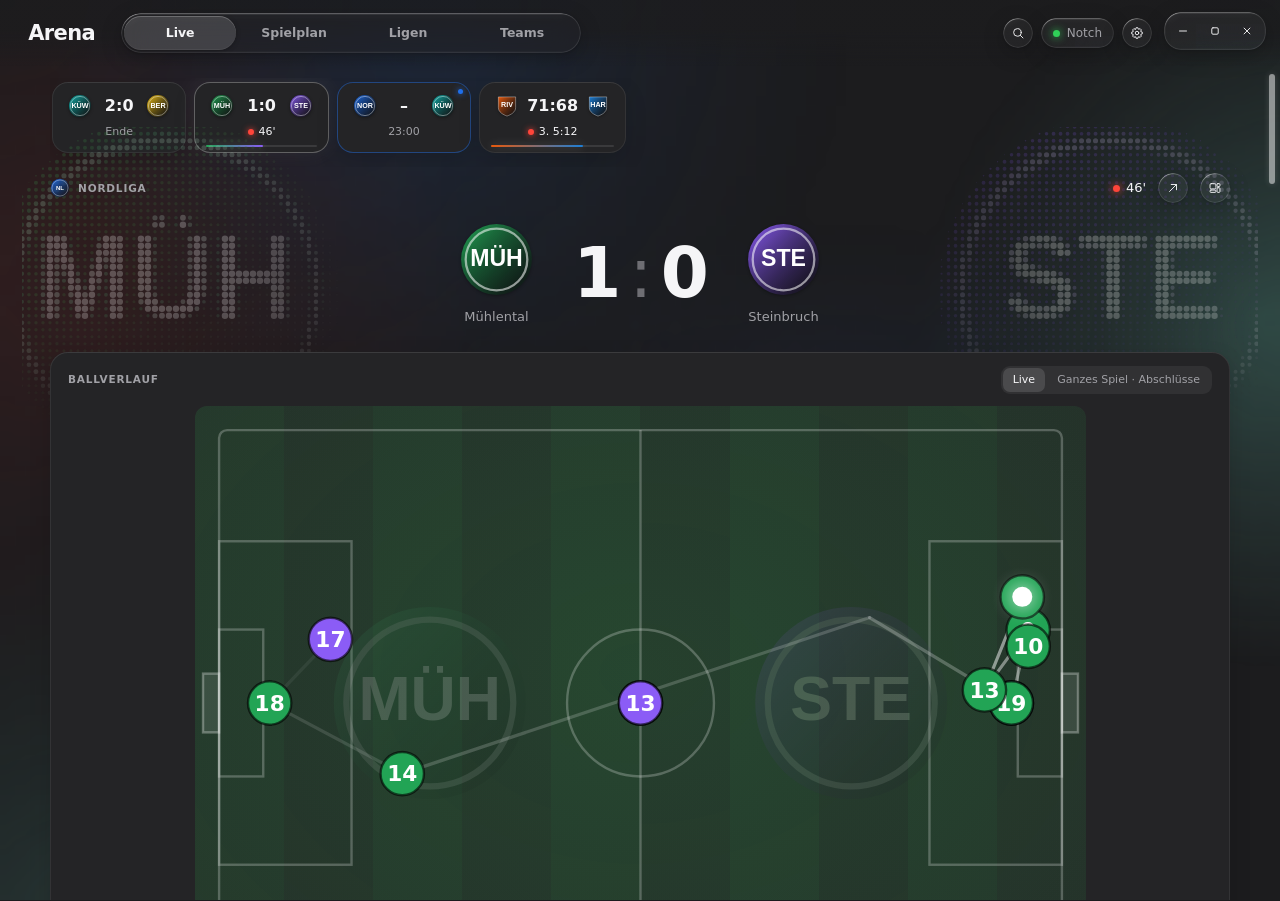
==== commit 1ddf73de: "Notch nur bei Hover, gemeinsame Fußballwelt, Vantage neu, QHD-Bühne - Notch klappt weder beim Öffnen" ====
--- a/apps/arena/index.html
+++ b/apps/arena/index.html
@@ -2,6 +2,7 @@
 <html lang="de">
   <head>
     <script src="../../shim/tauri-shim.js"></script>
+    <script src="../../shim/soccer-world.js"></script>
     <script src="../../shim/app-arena.js"></script>
     
     <meta charset="UTF-8" />
